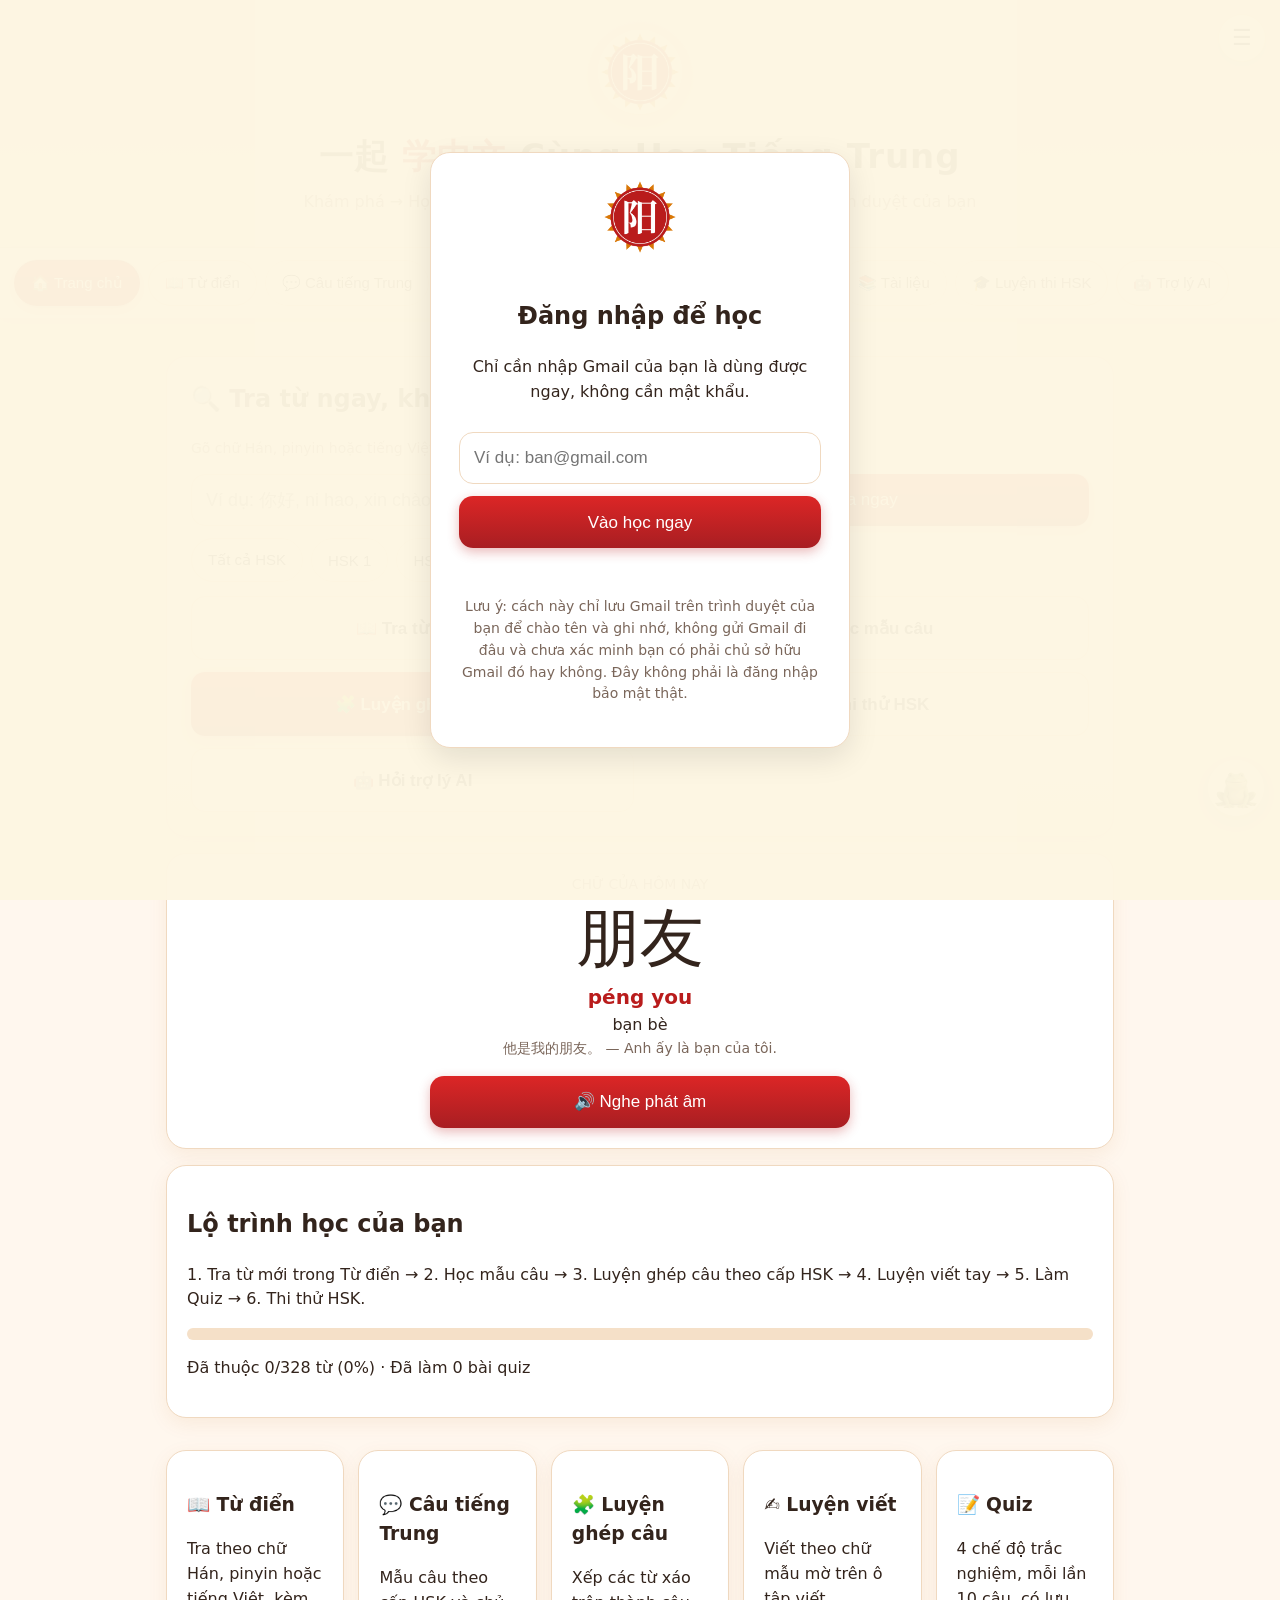
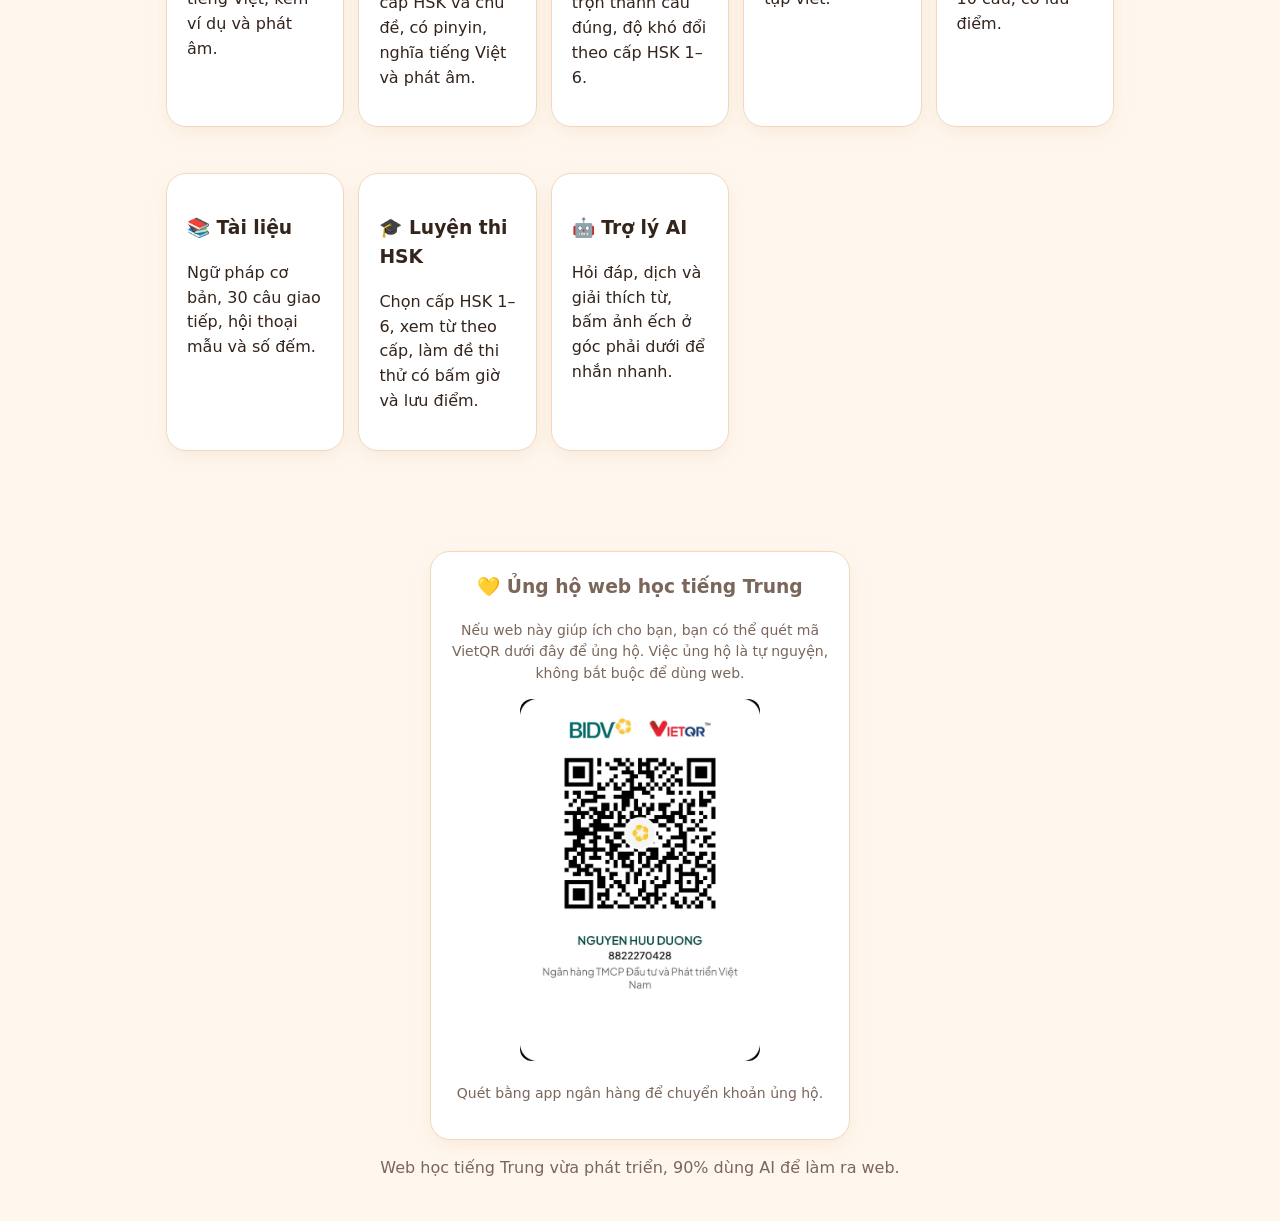
==== index.html @ 4d4238a7 "Add files via upload" ====
<!DOCTYPE html>
<html lang="vi">
<head>
<meta charset="UTF-8">
<meta name="viewport" content="width=device-width, initial-scale=1">
<title>Cùng Học Tiếng Trung</title>
<link rel="icon" href="logo-huu-duong-tron.png">
<link rel="stylesheet" href="style.css">
</head>
<body>
<div id="petals" aria-hidden="true"></div>
<button id="menuBtn" aria-label="Mở menu">☰</button>
<div id="menuPanel" hidden>
  <div class="small">Đang học với Gmail</div>
  <div class="menu-email" id="menuEmail">Chưa đăng nhập</div>
  <button class="secondary" id="menuChangeEmail">✉️ Đổi Gmail / Đăng xuất</button>
  <button class="secondary" id="menuTogglePetals">🌸 Tắt hoa đào bay</button>
  <button class="secondary" id="menuHistory">📜 Xem lịch sử sử dụng</button>
</div>
<header>
  <img class="site-logo" src="logo-huu-duong-tron.png" alt="Logo Cùng học tiếng Trung">
  <h1>一起 <span>学中文</span> Cùng Học Tiếng Trung</h1>
  <p>Khám phá → Học → Luyện → Kiểm tra → Ôn lại · Tiến độ lưu trên trình duyệt của bạn</p>
  <div id="userBar" class="user-bar" hidden>
    <span id="userGreeting"></span>
  </div>
</header>

<!-- Màn hình đăng nhập đơn giản: chỉ cần Gmail, không cần mật khẩu -->
<div id="loginGate">
  <div class="login-card">
    <div class="login-frog"><img src="logo-huu-duong-tron.png" alt="Logo 阳" style="width:72px;height:72px;border-radius:50%"></div>
    <h2>Đăng nhập để học</h2>
    <p>Chỉ cần nhập Gmail của bạn là dùng được ngay, không cần mật khẩu.</p>
    <input id="loginEmail" type="email" placeholder="Ví dụ: ban@gmail.com" autocomplete="email">
    <button class="primary" id="loginBtn">Vào học ngay</button>
    <p class="small" id="loginError"></p>
    <p class="small">Lưu ý: cách này chỉ lưu Gmail trên trình duyệt của bạn để chào tên và ghi nhớ, không gửi Gmail đi đâu và chưa xác minh bạn có phải chủ sở hữu Gmail đó hay không. Đây không phải là đăng nhập bảo mật thật.</p>
  </div>
</div>

<nav>
  <button data-tab="home" class="active">🏠 Trang chủ</button>
  <button data-tab="dict">📖 Từ điển</button>
  <button data-tab="sentences">💬 Câu tiếng Trung</button>
  <button data-tab="build">🧩 Luyện ghép câu</button>
  <button data-tab="write">✍️ Luyện viết</button>

  <button data-tab="quiz">📝 Quiz</button>
  <button data-tab="docs">📚 Tài liệu</button>
  <button data-tab="exam">🎓 Luyện thi HSK</button>
  <button data-tab="ai">🤖 Trợ lý AI</button>
</nav>

<main>
  <section id="tab-home" class="active">
    <div class="card search-hero">
      <h2 style="margin-top:0">🔍 Tra từ ngay, không cần tìm tab</h2>
      <p class="small">Gõ chữ Hán, pinyin hoặc tiếng Việt rồi bấm Tra ngay, web sẽ mở thẳng thẻ từ chi tiết cho bạn.</p>
      <div class="row">
        <input id="homeSearch" placeholder="Ví dụ: 你好, ni hao, xin chào…">
        <button class="primary" id="homeSearchBtn">Tra ngay</button>
      </div>
      <div class="chips" id="homeHskChips">
        <button data-hsk="">Tất cả HSK</button>
        <button data-hsk="1">HSK 1</button>
        <button data-hsk="2">HSK 2</button>
        <button data-hsk="3">HSK 3</button>
        <button data-hsk="4">HSK 4</button>
        <button data-hsk="5">HSK 5</button>
        <button data-hsk="6">HSK 6</button>
      </div>
      <div class="quick-actions">
        <button class="secondary" onclick="show('dict')">📖 Tra từ điển</button>
        <button class="secondary" onclick="show('sentences')">💬 Học mẫu câu</button>
        <button class="primary" onclick="show('build')">🧩 Luyện ghép câu</button>
        <button class="secondary" onclick="show('exam')">🎓 Thi thử HSK</button>
        <button class="secondary" onclick="show('ai')">🤖 Hỏi trợ lý AI</button>
      </div>
    </div>
    <div class="card" style="text-align:center">
      <div class="small">CHỮ CỦA HÔM NAY</div>
      <div class="han" id="todayHan">你好</div>
      <div class="pinyin" id="todayPinyin">nǐ hǎo</div>
      <div id="todayMeaning"></div>
      <div class="small" id="todayEx"></div>
      <div class="row" style="max-width:420px;margin:16px auto 0"><button class="primary" id="todaySpeak">🔊 Nghe phát âm</button></div>
    </div>

    <div class="card">
      <h2>Lộ trình học của bạn</h2>
      <p>1. Tra từ mới trong Từ điển → 2. Học mẫu câu → 3. Luyện ghép câu theo cấp HSK → 4. Luyện viết tay → 5. Làm Quiz → 6. Thi thử HSK.</p>
      <div class="progress"><div id="progressBar"></div></div>
      <p id="progressText"></p>
    </div>

    <div class="grid">
      <div class="card" style="cursor:pointer" onclick="show('dict')"><h3>📖 Từ điển</h3><p>Tra theo chữ Hán, pinyin hoặc tiếng Việt, kèm ví dụ và phát âm.</p></div>
      <div class="card" style="cursor:pointer" onclick="show('sentences')"><h3>💬 Câu tiếng Trung</h3><p>Mẫu câu theo cấp HSK và chủ đề, có pinyin, nghĩa tiếng Việt và phát âm.</p></div>
      <div class="card" style="cursor:pointer" onclick="show('build')"><h3>🧩 Luyện ghép câu</h3><p>Xếp các từ xáo trộn thành câu đúng, độ khó đổi theo cấp HSK 1–6.</p></div>
      <div class="card" style="cursor:pointer" onclick="show('write')"><h3>✍️ Luyện viết</h3><p>Viết theo chữ mẫu mờ trên ô tập viết.</p></div>

      <div class="card" style="cursor:pointer" onclick="show('quiz')"><h3>📝 Quiz</h3><p>4 chế độ trắc nghiệm, mỗi lần 10 câu, có lưu điểm.</p></div>
      <div class="card" style="cursor:pointer" onclick="show('docs')"><h3>📚 Tài liệu</h3><p>Ngữ pháp cơ bản, 30 câu giao tiếp, hội thoại mẫu và số đếm.</p></div>
      <div class="card" style="cursor:pointer" onclick="show('exam')"><h3>🎓 Luyện thi HSK</h3><p>Chọn cấp HSK 1–6, xem từ theo cấp, làm đề thi thử có bấm giờ và lưu điểm.</p></div>
      <div class="card" style="cursor:pointer" onclick="show('ai')"><h3>🤖 Trợ lý AI</h3><p>Hỏi đáp, dịch và giải thích từ, bấm ảnh ếch ở góc phải dưới để nhắn nhanh.</p></div>
    </div>
  </section>

  <section id="tab-dict">
    <h2>📖 Từ điển</h2>
    <div id="dictDetail"></div>
    <div class="row">
      <input id="dictSearch" placeholder="Gõ chữ Hán, pinyin hoặc tiếng Việt…">
      <select id="dictHsk"><option value="">Tất cả HSK</option><option value="1">HSK 1</option><option value="2">HSK 2</option><option value="3">HSK 3</option><option value="4">HSK 4</option><option value="5">HSK 5</option><option value="6">HSK 6</option></select>
    </div>
    <div class="grid" id="dictList"></div>
  </section>

  <section id="tab-sentences">
    <h2>💬 Câu tiếng Trung</h2>
    <p class="small">Không chỉ học từ rời rạc nữa: mỗi câu đều có chữ Hán, pinyin, nghĩa tiếng Việt và nút nghe. Kéo ngang để xem các câu tiếp theo.</p>
    <div class="row">
      <select id="sentenceHsk"><option value="">Tất cả HSK</option><option value="1">HSK 1</option><option value="2">HSK 2</option><option value="3">HSK 3</option><option value="4">HSK 4</option><option value="5">HSK 5</option><option value="6">HSK 6</option></select>
      <select id="sentenceTopic"><option value="">Tất cả chủ đề</option><option value="Chào hỏi">Chào hỏi</option><option value="Đời sống">Đời sống</option><option value="Ăn uống">Ăn uống</option><option value="Mua sắm">Mua sắm</option><option value="Du lịch">Du lịch</option><option value="Học tập">Học tập</option><option value="Công việc">Công việc</option><option value="Xã hội">Xã hội</option><option value="Văn hóa">Văn hóa</option></select>
    </div>
    <div class="sentence-row" id="sentenceList"></div>
  </section>

  <section id="tab-build">
    <h2>🧩 Luyện ghép câu</h2>
    <p class="small">Chọn cấp HSK, web xáo trộn các từ của một câu. Bạn bấm các từ theo thứ tự đúng để ghép thành câu, bấm lại từ đã chọn để trả về. Cấp càng cao, câu càng dài và khó hơn.</p>
    <div class="row">
      <select id="buildHsk"><option value="1">HSK 1</option><option value="2">HSK 2</option><option value="3">HSK 3</option><option value="4">HSK 4</option><option value="5">HSK 5</option><option value="6">HSK 6</option></select>
      <button class="primary" id="buildNext">Câu mới</button>
    </div>
    <div class="card">
      <p>Nghĩa cần ghép: <b id="buildMeaning"></b></p>
      <div id="buildBuilt" style="min-height:52px;border:2px dashed var(--line);border-radius:12px;padding:10px;margin:10px 0"></div>
      <div id="buildWords" class="row"></div>
      <div class="row" style="margin-top:12px">
        <button class="primary" id="buildCheck">✓ Kiểm tra</button>
        <button class="secondary" id="buildShow">Xem đáp án</button>
      </div>
      <p id="buildResult"></p>
      <p id="buildScore" class="small"></p>
    </div>
  </section>

  <section id="tab-write">
    <h2>✍️ Luyện viết</h2>
    <div class="card">
      <div class="model" id="writeModel">你</div>
      <p id="writeInfo" style="text-align:center"></p>
      <canvas id="writeCanvas" width="520" height="340"></canvas>
      <p class="small" style="text-align:center">Viết bằng chuột hoặc ngón tay lên khung trắng. Chữ mẫu mờ phía trên chỉ để đối chiếu.</p>
      <div class="row">
        <button class="secondary" id="writeClear">🧹 Xóa và viết lại</button>
        <button class="secondary" id="writeSpeak">🔊 Nghe</button>
        <button class="primary" id="writeNext">Chữ tiếp theo →</button>
      </div>
    </div>
  </section>

  <section id="tab-quiz">
    <h2>📝 Quiz</h2>
    <div class="card">
      <div class="row">
        <select id="quizMode">
          <option value="han-mean">Chữ Hán → nghĩa tiếng Việt</option>
          <option value="pinyin-han">Pinyin → chữ Hán</option>
          <option value="mean-han">Nghĩa → chữ Hán</option>
          <option value="listen">Nghe → chữ Hán</option>
        </select>
        <button class="primary" id="quizStart">Bắt đầu 10 câu</button>
      </div>
      <div id="quizBox" style="margin-top:16px"><p class="small">Chọn chế độ rồi bấm Bắt đầu.</p></div>
    </div>
    <div class="card"><h3>Lịch sử quiz</h3><div id="quizHistory"></div></div>
  </section>

  <section id="tab-docs">
    <h2>📚 Tài liệu học thêm</h2>
    <div class="card">
      <h3>1. Ngữ pháp cơ bản, nhớ là dùng được ngay</h3>
      <p><b>Trật tự câu:</b> Chủ ngữ + Động từ + Tân ngữ. Ví dụ: 我爱中国 (Tôi yêu Trung Quốc).</p>
      <p><b>是 (shì) – là:</b> 我是学生 (Tôi là học sinh). Không dùng 是 trước tính từ, mà dùng 很: 他很高 (Anh ấy rất cao).</p>
      <p><b>有 (yǒu) – có:</b> 我有一本书 (Tôi có một cuốn sách). Phủ định là 没有, không phải 不有.</p>
      <p><b>的 (de) – của:</b> 我的书 (Sách của tôi), 漂亮的衣服 (Quần áo đẹp).</p>
      <p><b>了 (le) – đã / rồi:</b> 我吃饭了 (Tôi ăn cơm rồi). Đặt sau động từ hoặc cuối câu.</p>
      <p><b>吗 (ma) – câu hỏi có / không:</b> 你是中国人吗？ (Bạn là người Trung Quốc phải không?). Trả lời: 是 / 不是.</p>
      <p><b>会 / 能 / 可以:</b> 会 = biết làm gì đó qua học tập; 能 = có khả năng / điều kiện cho phép; 可以 = được phép. Ví dụ: 我会说汉语, 你能帮我吗？, 可以进来吗？</p>
      <p><b>在 + địa điểm + động từ:</b> 我在学校学习 (Tôi học ở trường).</p>
    </div>
    <div class="card">
      <h3>2. 30 câu giao tiếp thông dụng nhất</h3>
      <table>
        <tr><th>Tiếng Trung</th><th>Pinyin</th><th>Tiếng Việt</th></tr>
        <tr><td>你好</td><td>nǐ hǎo</td><td>Xin chào</td></tr>
        <tr><td>你叫什么名字？</td><td>nǐ jiào shén me míng zi?</td><td>Bạn tên là gì?</td></tr>
        <tr><td>我叫……</td><td>wǒ jiào……</td><td>Tôi tên là……</td></tr>
        <tr><td>你是哪国人？</td><td>nǐ shì nǎ guó rén?</td><td>Bạn là người nước nào?</td></tr>
        <tr><td>我是越南人。</td><td>wǒ shì Yuè nán rén.</td><td>Tôi là người Việt Nam.</td></tr>
        <tr><td>你好吗？</td><td>nǐ hǎo ma?</td><td>Bạn khỏe không?</td></tr>
        <tr><td>我很好，谢谢。</td><td>wǒ hěn hǎo, xiè xie.</td><td>Tôi rất khỏe, cảm ơn.</td></tr>
        <tr><td>对不起</td><td>duì bu qǐ</td><td>Xin lỗi</td></tr>
        <tr><td>没关系</td><td>méi guān xi</td><td>Không sao</td></tr>
        <tr><td>请问，……在哪里？</td><td>qǐng wèn, …… zài nǎ lǐ?</td><td>Xin hỏi, …… ở đâu?</td></tr>
        <tr><td>这个多少钱？</td><td>zhè ge duō shao qián?</td><td>Cái này bao nhiêu tiền?</td></tr>
        <tr><td>太贵了，便宜一点吧。</td><td>tài guì le, pián yi yì diǎn ba.</td><td>Đắt quá, rẻ chút đi.</td></tr>
        <tr><td>我要这个。</td><td>wǒ yào zhè ge.</td><td>Tôi muốn cái này.</td></tr>
        <tr><td>我不要。</td><td>wǒ bú yào.</td><td>Tôi không muốn.</td></tr>
        <tr><td>请给我一杯水。</td><td>qǐng gěi wǒ yì bēi shuǐ.</td><td>Cho tôi một cốc nước.</td></tr>
        <tr><td>服务员，买单！</td><td>fú wù yuán, mǎi dān!</td><td>Phục vụ, tính tiền!</td></tr>
        <tr><td>我听不懂。</td><td>wǒ tīng bu dǒng.</td><td>Tôi nghe không hiểu.</td></tr>
        <tr><td>请说慢一点。</td><td>qǐng shuō màn yì diǎn.</td><td>Xin nói chậm một chút.</td></tr>
        <tr><td>你会说英语吗？</td><td>nǐ huì shuō Yīng yǔ ma?</td><td>Bạn biết nói tiếng Anh không?</td></tr>
        <tr><td>我会说一点汉语。</td><td>wǒ huì shuō yì diǎn Hàn yǔ.</td><td>Tôi biết nói một chút tiếng Trung.</td></tr>
        <tr><td>现在几点？</td><td>xiàn zài jǐ diǎn?</td><td>Bây giờ mấy giờ?</td></tr>
        <tr><td>今天星期几？</td><td>jīn tiān xīng qī jǐ?</td><td>Hôm nay là thứ mấy?</td></tr>
        <tr><td>我饿了。</td><td>wǒ è le.</td><td>Tôi đói rồi.</td></tr>
        <tr><td>我累了。</td><td>wǒ lèi le.</td><td>Tôi mệt rồi.</td></tr>
        <tr><td>祝你好运！</td><td>zhù nǐ hǎo yùn!</td><td>Chúc bạn may mắn!</td></tr>
        <tr><td>生日快乐！</td><td>shēng rì kuài lè!</td><td>Sinh nhật vui vẻ!</td></tr>
        <tr><td>新年快乐！</td><td>xīn nián kuài lè!</td><td>Năm mới vui vẻ!</td></tr>
        <tr><td>再见！</td><td>zài jiàn!</td><td>Tạm biệt!</td></tr>
        <tr><td>明天见！</td><td>míng tiān jiàn!</td><td>Ngày mai gặp lại!</td></tr>
        <tr><td>谢谢你的帮助。</td><td>xiè xie nǐ de bāng zhù.</td><td>Cảm ơn sự giúp đỡ của bạn.</td></tr>
      </table>
    </div>
    <div class="card">
      <h3>3. Hội thoại mẫu ngắn</h3>
      <p><b>Chào hỏi:</b> A: 你好！你叫什么名字？ B: 你好！我叫小明。你呢？ A: 我叫小红。很高兴认识你！ B: 我也是！</p>
      <p><b>Mua đồ:</b> A: 这个多少钱？ B: 五十块。 A: 太贵了，四十块可以吗？ B: 好吧，四十块。</p>
      <p><b>Nhà hàng:</b> A: 服务员，请给我菜单。 B: 好的。 A: 我要一碗面条和一杯茶。 B: 好的，请稍等。</p>
      <p><b>Hỏi đường:</b> A: 请问，银行在哪里？ B: 银行在超市旁边，一直走就到了。 A: 谢谢！ B: 不客气。</p>
    </div>
    <div class="card">
      <h3>4. Số đếm, ngày tháng, thứ trong tuần</h3>
      <p><b>Số:</b> 一 1, 二 2, 三 3, 四 4, 五 5, 六 6, 七 7, 八 8, 九 9, 十 10, 百 100, 千 1000.</p>
      <p><b>Ngày tháng:</b> 年 năm, 月 tháng, 日 / 号 ngày. Ví dụ: 2026年11月1日 = ngày 1 tháng 11 năm 2026.</p>
      <p><b>Thứ:</b> 星期一 thứ 2, 星期二 thứ 3, 星期三 thứ 4, 星期四 thứ 5, 星期五 thứ 6, 星期六 thứ 7, 星期天 / 星期日 chủ nhật.</p>
      <p><b>Buổi:</b> 早上 buổi sáng, 中午 buổi trưa, 下午 buổi chiều, 晚上 buổi tối.</p>
      <p class="small">Mẹo học: mỗi ngày học 10 từ mới trong Từ điển, học mẫu câu trong tab Câu tiếng Trung, rồi luyện ghép câu theo cấp HSK. Tài liệu này dùng chung với 238 từ trong Từ điển của web.</p>
    </div>
  </section>

  <section id="tab-exam">
    <h2>🎓 Luyện thi HSK</h2>
    <div class="card">
      <p class="small">Kiểu tra từ như từ điển HSK: bấm một từ để xem chữ lớn, pinyin, nghĩa tiếng Việt, ví dụ và từ liên quan. Web hiện có từ mẫu HSK 1–6, chưa phải toàn bộ danh sách chính thức, nên bạn dùng để ôn theo cấp, không thay cho đề thi thật.</p>
      <div class="row">
        <select id="examLevel">
          <option value="1">HSK 1 — cơ bản</option>
          <option value="2">HSK 2 — cơ bản</option>
          <option value="3">HSK 3 — trung cấp</option>
          <option value="4">HSK 4 — trung cấp cao</option>
          <option value="5">HSK 5 — nâng cao</option>
          <option value="6">HSK 6 — nâng cao</option>
        </select>
        <select id="examMode">
          <option value="han-mean">Chữ Hán → nghĩa</option>
          <option value="pinyin-han">Pinyin → chữ Hán</option>
          <option value="listen">Nghe → chữ Hán</option>
          <option value="read">Đọc câu → chọn dịch đúng</option>
        </select>
        <select id="examCount">
          <option value="10">10 câu</option>
          <option value="20">20 câu</option>
        </select>
        <button class="primary" id="examStart">Bắt đầu thi thử</button>
      </div>
      <p class="small" id="examInfo"></p>
      <div id="examBox" style="margin-top:16px"><p class="small">Chọn cấp và chế độ rồi bấm Bắt đầu thi thử. Đề thi thử có bấm giờ 10 phút.</p></div>
    </div>
    <div class="card">
      <h3>📝 Đề thi thử mô phỏng theo đề thật</h3>
      <p class="small">Không chỉ ôn từ rời rạc nữa: đề này có 3 phần Nghe – Đọc – Viết/Ngữ pháp, 9 câu, bấm giờ 15 phút, chọn đáp án là chuyển câu tiếp theo, không báo đúng sai giữa chừng như thi thật. Cuối bài mới chấm điểm và xem giải thích từng câu.</p>
      <div class="row">
        <select id="mockLevel">
          <option value="1">HSK 1</option>
          <option value="2">HSK 2</option>
          <option value="3">HSK 3</option>
          <option value="4">HSK 4</option>
          <option value="5">HSK 5</option>
          <option value="6">HSK 6</option>
        </select>
        <button class="primary" id="mockStart">Làm đề thi thử</button>
      </div>
      <div id="mockBox" style="margin-top:16px"><p class="small">Chọn cấp rồi bấm Làm đề thi thử.</p></div>
      <div id="mockHistory"></div>
    </div>
    <div class="card">
      <h3>📋 Cấu trúc thi HSK để tham khảo</h3>
      <p class="small">HSK 1–2: tổng điểm tối đa 200, đạt từ 120. HSK 3–6: tổng điểm tối đa 300, đạt từ 180. Các cấp cao hơn có thêm phần nghe dài hơn, đọc hiểu dài hơn và viết đoạn văn. Số từ tham khảo theo chuẩn cũ: HSK 1 khoảng 150 từ, HSK 2 khoảng 300 từ, HSK 3 khoảng 600 từ, HSK 4 khoảng 1.200 từ, HSK 5 khoảng 2.500 từ, HSK 6 khoảng 5.000 từ trở lên.</p>
      <div id="examHistory"></div>
    </div>
    <div class="card">
      <h3>🔍 Từ theo cấp đã chọn</h3>
      <div id="examWordDetail"></div>
      <div class="grid" id="examWordList"></div>
    </div>
  </section>

  <section id="tab-history">
    <h2>📜 Lịch sử sử dụng</h2>
    <p class="small">Web ghi lại những việc bạn đã làm ở đây, mới nhất ở trên cùng, để bạn biết mình đã học tới đâu. Lịch sử này chỉ lưu trên trình duyệt này, theo Gmail bạn đang dùng.</p>
    <div class="row">
      <button class="secondary" id="historyClear">🗑️ Xóa lịch sử</button>
    </div>
    <div id="historyList" style="margin-top:16px"></div>
  </section>

  <section id="tab-ai">
    <h2>🤖 Trợ lý AI trong web</h2>
    <div class="card">
      <p class="small">Web này đang chạy trên GitHub Pages, chỉ chạy web tĩnh nên không có hàm server, vì vậy AI thật tạm dừng ở bản này. Người dùng không cần nhập key, và cũng không nhập key vào đây.</p>
      <p class="small">Các phần học khác vẫn chạy bình thường: từ điển, câu tiếng Trung, ghép câu, quiz, thi thử, lịch sử. Nếu muốn AI thật trở lại, chủ web cần thêm một dịch vụ hàm server miễn phí khác (ví dụ Cloudflare), lúc đó mình sẽ nối lại hàm AI với key của chủ web.</p>
      <div id="aiChat" class="chat"></div>
      <div class="row">
        <input id="aiInput" placeholder="Ví dụ: giải thích 你好, pinyin của 谢谢, ra câu quiz…">
        <button class="primary" id="aiSend">Gửi</button>
      </div>
      <div class="row">
        <button class="secondary" onclick="aiAsk('我爱中国')">Dịch: 我爱中国</button>
        <button class="secondary" onclick="aiAsk('Tôi yêu Trung Quốc')">Dịch: Tôi yêu Trung Quốc</button>
        <button class="secondary" onclick="aiAsk('giải thích chi tiết: 学习')">Giải thích: 学习</button>
        <button class="secondary" onclick="aiAsk('ra câu quiz')">Ra câu quiz</button>
      </div>
    </div>
  </section>
</main>

<footer>
  <div class="card" style="text-align:center;max-width:420px;margin:0 auto 16px">
    <h3 style="margin-top:0">💛 Ủng hộ web học tiếng Trung</h3>
    <p class="small">Nếu web này giúp ích cho bạn, bạn có thể quét mã VietQR dưới đây để ủng hộ. Việc ủng hộ là tự nguyện, không bắt buộc để dùng web.</p>
    <img src="qr-donate.jpg" alt="Mã QR ủng hộ qua VietQR BIDV" style="width:240px;max-width:80%;height:auto;border-radius:12px">
    <p class="small">Quét bằng app ngân hàng để chuyển khoản ủng hộ.</p>
  </div>
  <p>Web học tiếng Trung vừa phát triển, 90% dùng AI để làm ra web.</p>
</footer>

<!-- Ô chat nhỏ kiểu nhắn tin, hiện ở mọi tab -->
<button id="chatFab" aria-label="Mở trò chuyện với trợ lý AI"><img src="ech-xanh.webp" alt="Ếch xanh"></button>
<div id="chatBox" hidden>
  <div class="chat-head">
    <span>🤖 Trợ lý AI</span>
    <button id="chatClose" aria-label="Đóng khung chat">×</button>
  </div>
  <div id="miniChat" class="chat mini-chat"></div>
  <div class="chat-input">
    <input id="miniInput" placeholder="Nhắn cho trợ lý AI…">
    <button id="miniSend">Gửi</button>
  </div>
  <div class="chat-chips">
    <button onclick="miniAsk('我爱中国')">Dịch: 我爱中国</button>
    <button onclick="miniAsk('giải thích chi tiết: 学习')">Giải thích: 学习</button>
    <button onclick="miniAsk('ra câu quiz')">Ra câu quiz</button>
  </div>
</div>

<script src="data.js"></script>
<script src="hsk456.js"></script>
<script src="mock_exams.js"></script>
<script src="sentences.js"></script>
<script src="app.js"></script>
</body>
</html>
---- style.css ----
:root{
  --paper:#fff7ee; --ink:#33241c; --muted:#7a665a;
  --red:#b91c1c; --red-soft:#fde8e8; --pink:#ec4899; --pink-soft:#fdf2f8;
  --gold:#d97706; --card:#ffffff; --line:#f0d9c0; --green:#15803d;
}
*{box-sizing:border-box}
body{margin:0;font-family:"Noto Sans SC","Segoe UI",system-ui,sans-serif;background:linear-gradient(180deg,#fff1f2 0%,var(--paper) 240px,var(--paper) 100%);color:var(--ink);line-height:1.55}
header{padding:30px 20px 20px;text-align:center;border-bottom:1px solid var(--line);background:linear-gradient(180deg,#ffe4e6 0%,#fff7ee 100%)}
.site-logo{width:84px;height:84px;border-radius:50%;margin-bottom:8px;border:3px solid #fff;box-shadow:0 6px 18px rgba(185,28,28,.25)}
header h1{margin:0;font-size:34px;letter-spacing:1px}
header h1 span{color:var(--red)}
header p{margin:8px 0 0;color:var(--muted)}
nav{display:flex;gap:8px;justify-content:flex-start;flex-wrap:nowrap;overflow-x:auto;padding:12px 14px;background:rgba(255,255,255,.9);backdrop-filter:blur(6px);position:sticky;top:0;z-index:5;box-shadow:0 2px 14px rgba(185,28,28,.10);scrollbar-width:none}
nav::-webkit-scrollbar{display:none}
nav button{border:1px solid var(--line);background:#fff;padding:11px 16px;border-radius:999px;cursor:pointer;font-size:15px;min-height:46px;flex-shrink:0;transition:.15s;white-space:nowrap;color:var(--ink)}
nav button.active{background:linear-gradient(180deg,#dc2626,#b91c1c);color:#fff;border-color:var(--red);box-shadow:0 4px 12px rgba(185,28,28,.35)}
nav button:hover{border-color:var(--pink);transform:translateY(-1px)}
main{max-width:980px;margin:0 auto;padding:22px 16px 60px}
section{display:none}
section.active{display:block}
.card{background:var(--card);border:1px solid var(--line);border-radius:20px;padding:20px;margin:16px 0;box-shadow:0 6px 20px rgba(180,83,9,.08)}
.han{font-family:"Noto Serif SC",serif;font-size:64px;line-height:1.1;margin:8px 0}
.pinyin{font-size:20px;color:var(--red);font-weight:700}
input,select{width:100%;padding:14px;border:1px solid var(--line);border-radius:14px;font-size:17px;background:#fff;min-height:52px}
button.primary{background:linear-gradient(180deg,#dc2626,#a81e22);color:#fff;border:0;padding:14px 20px;border-radius:14px;cursor:pointer;font-size:17px;min-height:52px;box-shadow:0 4px 12px rgba(185,28,28,.3)}
button.primary:hover{filter:brightness(1.07)}
button:focus-visible,input:focus-visible,select:focus-visible{outline:3px solid var(--pink);outline-offset:2px}
button.secondary{background:#fff;border:1px solid var(--line);padding:13px 18px;border-radius:14px;cursor:pointer;font-size:16px;min-height:48px}
.grid{display:grid;grid-template-columns:repeat(auto-fill,minmax(170px,1fr));gap:14px}
.sentence-row{display:flex;gap:14px;overflow-x:auto;padding:4px 2px 12px;scroll-snap-type:x mandatory}
.sentence-row .card{flex:0 0 min(320px,85vw);margin:0;scroll-snap-align:start}
.feedback{font-weight:700;margin-top:12px;padding:12px 14px;border-radius:12px}
.feedback.ok{background:#dcfce7;color:#166534;border:1px solid #bbf7d0}
.feedback.bad{background:#fee2e2;color:#991b1b;border:1px solid #fecaca}
.search-hero{padding:24px;background:linear-gradient(180deg,#fff,#fff7ee)}
.search-hero input{font-size:18px}
.quick-actions{display:grid;grid-template-columns:repeat(2,1fr);gap:12px;margin-top:14px}
.quick-actions button{min-height:64px;font-size:17px;font-weight:700}
.chips{display:flex;gap:8px;flex-wrap:wrap;margin-top:12px}
.chips button{background:#fff;border:1px solid var(--line);padding:10px 16px;border-radius:999px;cursor:pointer;font-size:15px;min-height:44px}
.chips button.active{background:var(--red);color:#fff;border-color:var(--red)}
.word{cursor:pointer}
.word:hover{border-color:var(--red);box-shadow:0 6px 16px rgba(185,28,28,.12)}
.word .h{font-size:32px;font-family:"Noto Serif SC",serif}
.word .p{color:var(--red);font-weight:700}
.word .m{color:var(--muted)}
canvas{width:100%;max-width:520px;height:340px;background:#fff;border:2px solid var(--ink);border-radius:12px;touch-action:none;display:block;margin:12px auto}
.model{font-size:180px;color:#e8cdb4;text-align:center;line-height:1;user-select:none;font-family:"Noto Serif SC",serif}
.row{display:flex;gap:10px;flex-wrap:wrap;margin-top:12px}
.row>*{flex:1;min-width:140px}
.progress{height:12px;background:#f5e0c8;border-radius:999px;overflow:hidden}
.progress>div{height:100%;background:linear-gradient(90deg,var(--green),#22c55e);width:0%}
.small{color:var(--muted);font-size:14px}
.result{font-weight:700;margin-top:12px}
table{width:100%;border-collapse:collapse}
td,th{border-bottom:1px solid var(--line);padding:9px;text-align:left}
.chat{max-height:420px;overflow-y:auto;border:1px solid var(--line);border-radius:14px;padding:14px;background:#fff;margin-bottom:12px}
.msg{margin:10px 0;padding:10px 14px;border-radius:14px;line-height:1.5}
.msg.user{background:#fde8e8;margin-left:20%}
.msg.ai{background:#fff;border:1px solid var(--line);margin-right:10%}
footer{text-align:center;padding:24px;color:var(--muted)}
.user-bar{display:flex;gap:10px;justify-content:center;align-items:center;flex-wrap:wrap;margin-top:12px}
.user-bar button{padding:8px 14px;font-size:14px}
#loginGate{position:fixed;inset:0;z-index:100;background:rgba(253,246,227,.97);display:flex;align-items:center;justify-content:center;padding:20px}
#loginGate[hidden]{display:none}
.login-card{max-width:420px;width:100%;background:var(--card);border:1px solid var(--line);border-radius:20px;padding:28px;text-align:center;box-shadow:0 10px 30px rgba(0,0,0,.1)}
.login-frog{font-size:56px}
.login-card input{margin:12px 0}
.login-card .primary{width:100%}
#loginError{color:var(--red);font-weight:700;min-height:20px}
#chatFab{position:fixed;right:16px;bottom:84px;top:auto;transform:none;z-index:50;width:56px;height:56px;border-radius:50%;border:2px solid #fff;padding:0;overflow:hidden;background:#fff;cursor:pointer;box-shadow:0 6px 20px rgba(0,0,0,.25)}
#chatFab img{width:100%;height:100%;object-fit:cover;display:block}
#chatBox{position:fixed;right:16px;bottom:152px;top:auto;transform:none;z-index:50;width:min(360px,calc(100vw - 32px));max-height:70vh;background:var(--card);border:1px solid var(--line);border-radius:16px;box-shadow:0 10px 30px rgba(0,0,0,.2);overflow:hidden}
.chat-head{display:flex;justify-content:space-between;align-items:center;padding:12px 14px;background:var(--red);color:#fff;font-weight:700}
.chat-head button{background:none;border:0;color:#fff;font-size:24px;cursor:pointer;line-height:1}
.mini-chat{max-height:340px;margin:0;border:0;border-radius:0}
.chat-input{display:flex;gap:8px;padding:10px}
.chat-input input{flex:1}
.chat-input button{background:var(--red);color:#fff;border:0;padding:12px 16px;border-radius:10px;cursor:pointer}
.chat-chips{display:flex;gap:6px;flex-wrap:wrap;padding:0 10px 12px}
.chat-chips button{background:#fff;border:1px solid var(--line);padding:7px 10px;border-radius:999px;cursor:pointer;font-size:13px}
/* Nút 3 gạch ở góc phải trên cùng */
#menuBtn{position:fixed;top:14px;right:14px;z-index:60;width:48px;height:48px;border-radius:50%;border:1px solid var(--line);background:#fff;box-shadow:0 4px 14px rgba(0,0,0,.15);font-size:22px;cursor:pointer;line-height:1}
#menuPanel{position:fixed;top:68px;right:14px;z-index:60;width:min(300px,calc(100vw - 28px));background:#fff;border:1px solid var(--line);border-radius:16px;box-shadow:0 12px 30px rgba(0,0,0,.2);padding:14px}
#menuPanel[hidden]{display:none}
#menuPanel button{width:100%;margin-top:8px;text-align:left}
#menuPanel .menu-email{font-weight:700;word-break:break-all}
/* Hoa đào bay */
#petals{position:fixed;inset:0;overflow:hidden;pointer-events:none;z-index:40}
body.no-petals #petals{display:none}
.petal{position:absolute;top:-40px;animation:petalFall linear infinite;opacity:.9}
@keyframes petalFall{
  0%{transform:translateY(-40px) translateX(0) rotate(0deg)}
  50%{transform:translateY(50vh) translateX(30px) rotate(180deg)}
  100%{transform:translateY(110vh) translateX(-20px) rotate(360deg)}
}
@media(max-width:600px){.han{font-size:52px} header h1{font-size:28px}}
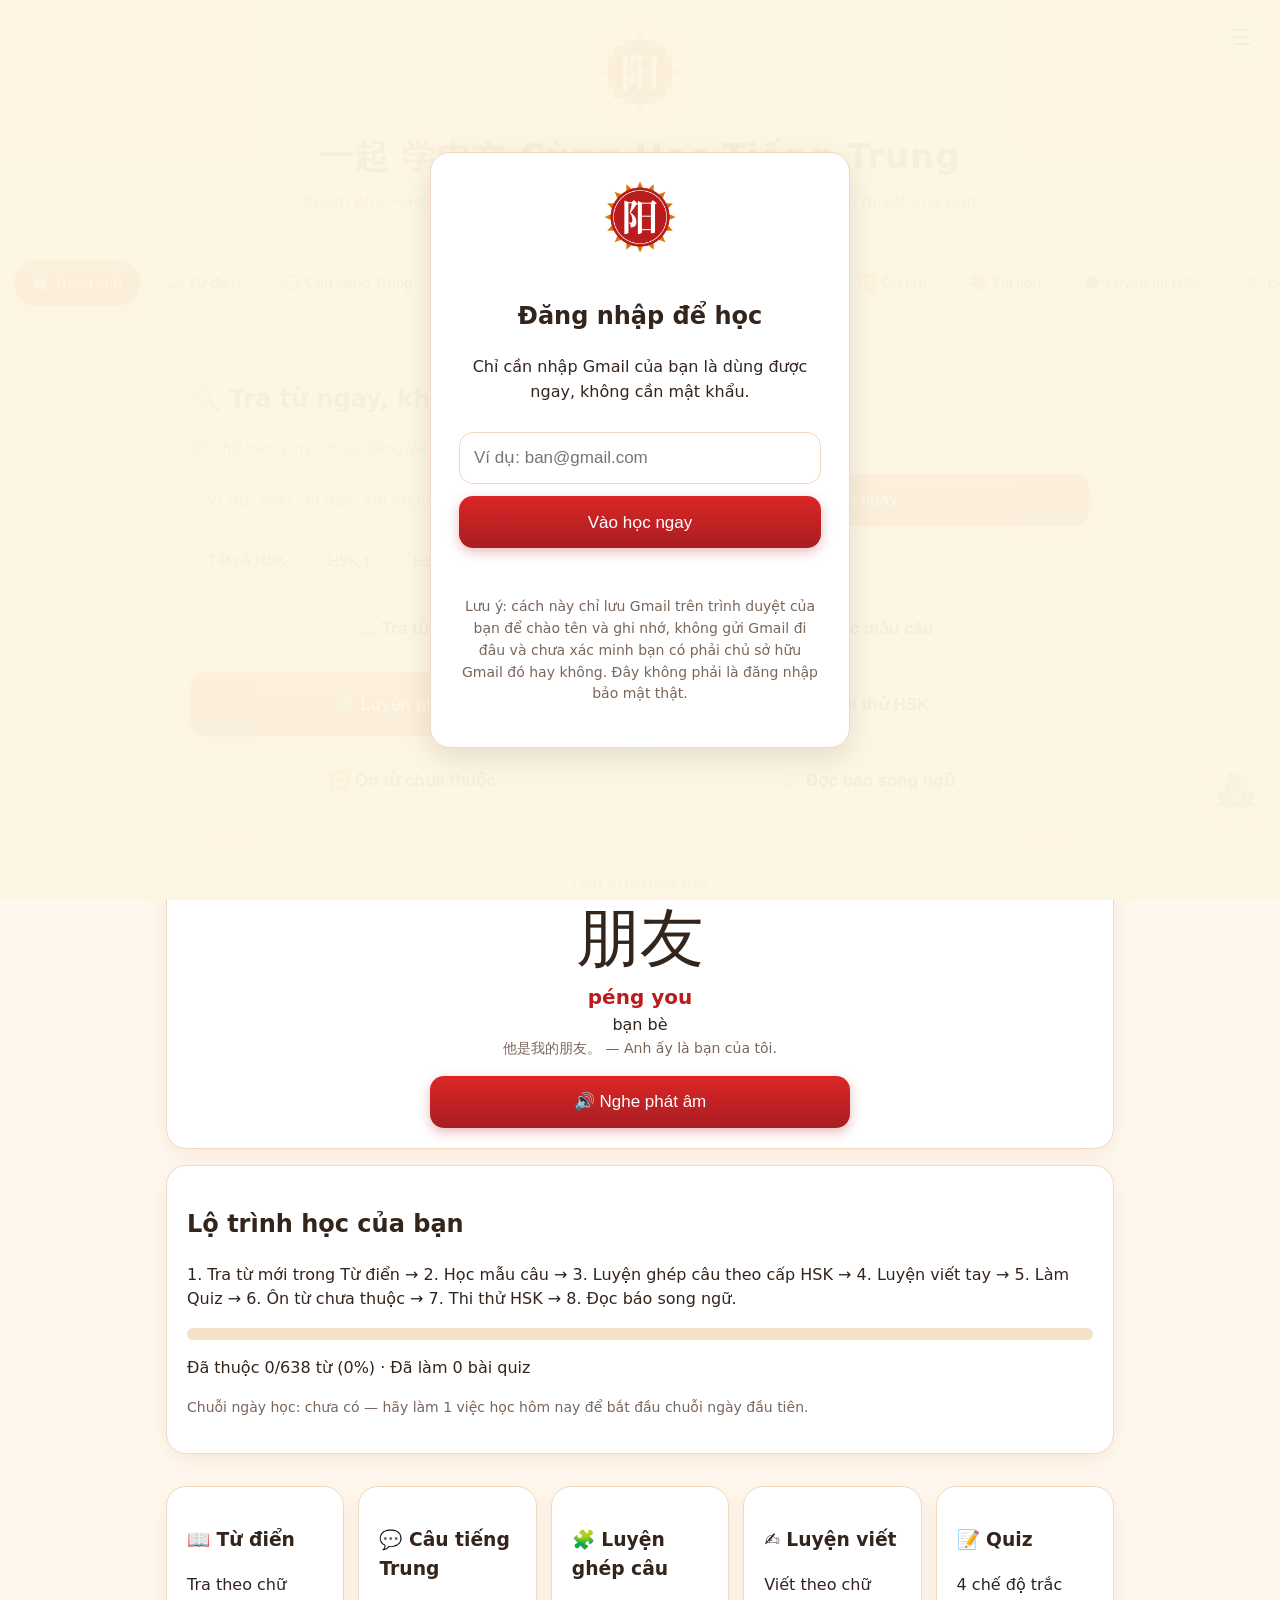
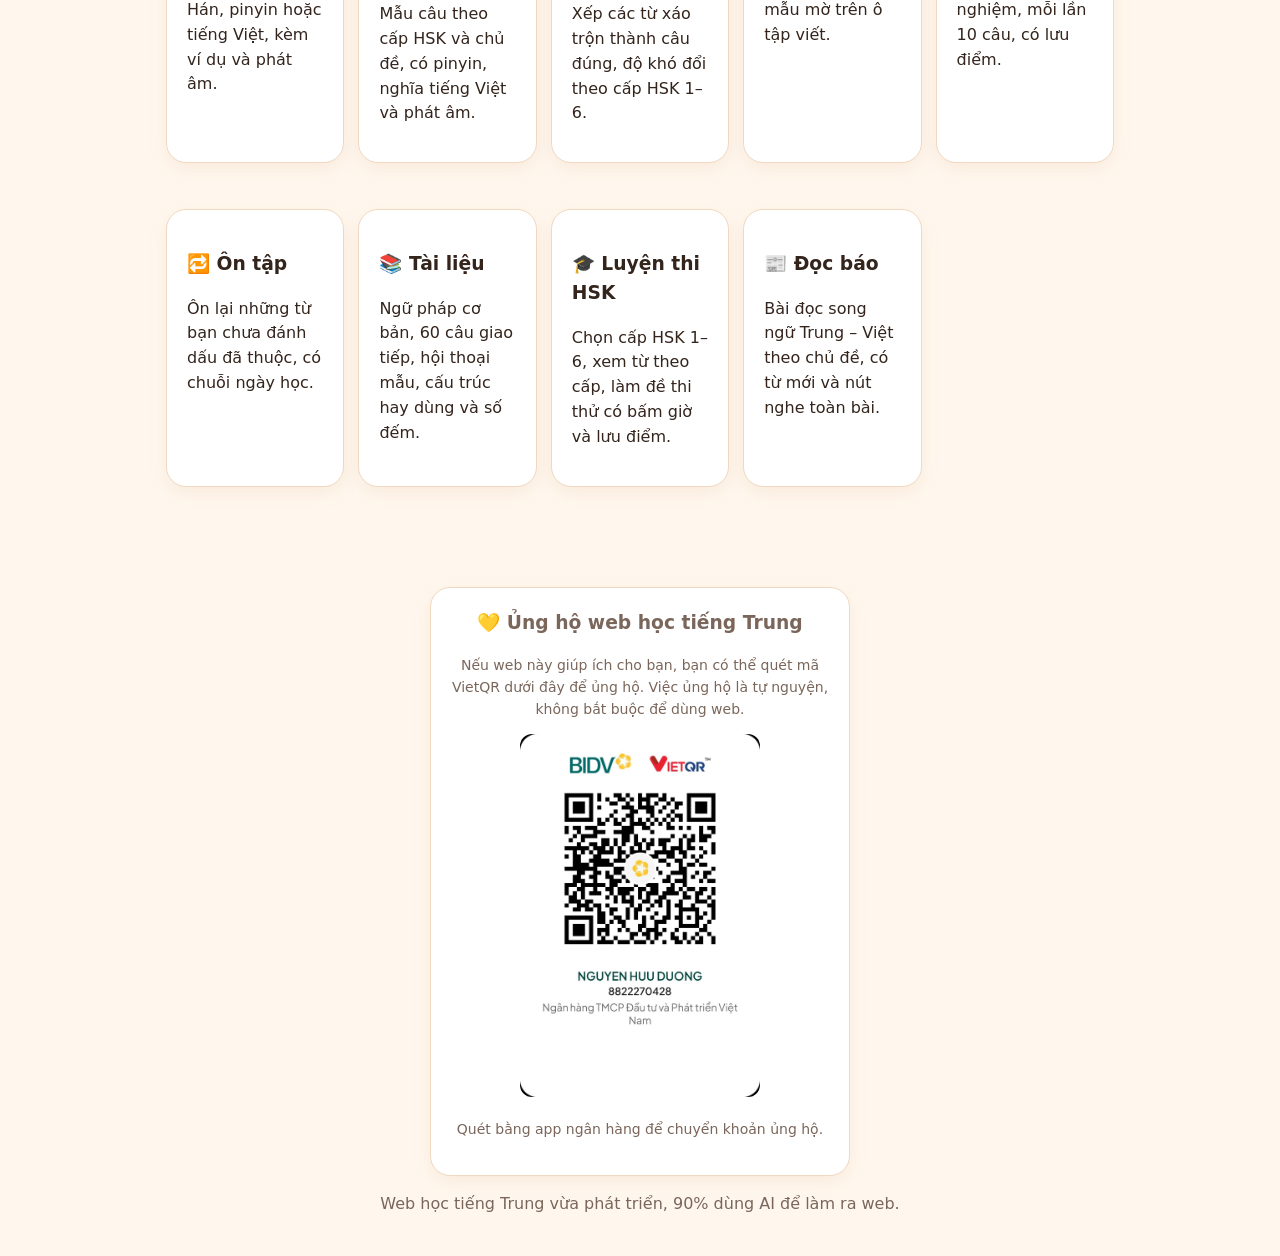
==== commit abbf260d: "Add files via upload" ====
--- a/index.html
+++ b/index.html
@@ -4,6 +4,7 @@
 <meta charset="UTF-8">
 <meta name="viewport" content="width=device-width, initial-scale=1">
 <title>Cùng Học Tiếng Trung</title>
+<meta name="description" content="Web học tiếng Trung miễn phí: từ điển HSK 1–6, mẫu câu, luyện ghép câu, luyện viết, quiz, thi thử HSK và ôn từ chưa thuộc.">
 <link rel="icon" href="logo-huu-duong-tron.png">
 <link rel="stylesheet" href="style.css">
 </head>
@@ -16,6 +17,9 @@
   <button class="secondary" id="menuChangeEmail">✉️ Đổi Gmail / Đăng xuất</button>
   <button class="secondary" id="menuTogglePetals">🌸 Tắt hoa đào bay</button>
   <button class="secondary" id="menuHistory">📜 Xem lịch sử sử dụng</button>
+  <button class="secondary" id="menuExport">📤 Xuất tiến độ (sao lưu)</button>
+  <button class="secondary" id="menuImport">📥 Nhập tiến độ đã sao lưu</button>
+  <input type="file" id="importFile" accept=".json" hidden>
 </div>
 <header>
   <img class="site-logo" src="logo-huu-duong-tron.png" alt="Logo Cùng học tiếng Trung">
@@ -47,9 +51,10 @@
   <button data-tab="write">✍️ Luyện viết</button>
 
   <button data-tab="quiz">📝 Quiz</button>
+  <button data-tab="review">🔁 Ôn tập</button>
   <button data-tab="docs">📚 Tài liệu</button>
   <button data-tab="exam">🎓 Luyện thi HSK</button>
-  <button data-tab="ai">🤖 Trợ lý AI</button>
+  <button data-tab="news">📰 Đọc báo</button>
 </nav>
 
 <main>
@@ -75,7 +80,8 @@
         <button class="secondary" onclick="show('sentences')">💬 Học mẫu câu</button>
         <button class="primary" onclick="show('build')">🧩 Luyện ghép câu</button>
         <button class="secondary" onclick="show('exam')">🎓 Thi thử HSK</button>
-        <button class="secondary" onclick="show('ai')">🤖 Hỏi trợ lý AI</button>
+        <button class="secondary" onclick="show('review')">🔁 Ôn từ chưa thuộc</button>
+        <button class="secondary" onclick="show('news')">📰 Đọc báo song ngữ</button>
       </div>
     </div>
     <div class="card" style="text-align:center">
@@ -89,9 +95,10 @@
 
     <div class="card">
       <h2>Lộ trình học của bạn</h2>
-      <p>1. Tra từ mới trong Từ điển → 2. Học mẫu câu → 3. Luyện ghép câu theo cấp HSK → 4. Luyện viết tay → 5. Làm Quiz → 6. Thi thử HSK.</p>
+      <p>1. Tra từ mới trong Từ điển → 2. Học mẫu câu → 3. Luyện ghép câu theo cấp HSK → 4. Luyện viết tay → 5. Làm Quiz → 6. Ôn từ chưa thuộc → 7. Thi thử HSK → 8. Đọc báo song ngữ.</p>
       <div class="progress"><div id="progressBar"></div></div>
       <p id="progressText"></p>
+      <p id="streakText" class="small"></p>
     </div>
 
     <div class="grid">
@@ -101,9 +108,10 @@
       <div class="card" style="cursor:pointer" onclick="show('write')"><h3>✍️ Luyện viết</h3><p>Viết theo chữ mẫu mờ trên ô tập viết.</p></div>
 
       <div class="card" style="cursor:pointer" onclick="show('quiz')"><h3>📝 Quiz</h3><p>4 chế độ trắc nghiệm, mỗi lần 10 câu, có lưu điểm.</p></div>
-      <div class="card" style="cursor:pointer" onclick="show('docs')"><h3>📚 Tài liệu</h3><p>Ngữ pháp cơ bản, 30 câu giao tiếp, hội thoại mẫu và số đếm.</p></div>
+      <div class="card" style="cursor:pointer" onclick="show('review')"><h3>🔁 Ôn tập</h3><p>Ôn lại những từ bạn chưa đánh dấu đã thuộc, có chuỗi ngày học.</p></div>
+      <div class="card" style="cursor:pointer" onclick="show('docs')"><h3>📚 Tài liệu</h3><p>Ngữ pháp cơ bản, 60 câu giao tiếp, hội thoại mẫu, cấu trúc hay dùng và số đếm.</p></div>
       <div class="card" style="cursor:pointer" onclick="show('exam')"><h3>🎓 Luyện thi HSK</h3><p>Chọn cấp HSK 1–6, xem từ theo cấp, làm đề thi thử có bấm giờ và lưu điểm.</p></div>
-      <div class="card" style="cursor:pointer" onclick="show('ai')"><h3>🤖 Trợ lý AI</h3><p>Hỏi đáp, dịch và giải thích từ, bấm ảnh ếch ở góc phải dưới để nhắn nhanh.</p></div>
+      <div class="card" style="cursor:pointer" onclick="show('news')"><h3>📰 Đọc báo</h3><p>Bài đọc song ngữ Trung – Việt theo chủ đề, có từ mới và nút nghe toàn bài.</p></div>
     </div>
   </section>
 
@@ -177,6 +185,24 @@
       <div id="quizBox" style="margin-top:16px"><p class="small">Chọn chế độ rồi bấm Bắt đầu.</p></div>
     </div>
     <div class="card"><h3>Lịch sử quiz</h3><div id="quizHistory"></div></div>
+  </section>
+
+  <section id="tab-review">
+    <h2>🔁 Ôn tập</h2>
+    <p class="small">Chỉ ôn những từ bạn chưa đánh dấu đã thuộc. Đoán nghĩa trong đầu, bấm Hiện nghĩa để kiểm tra, rồi bấm Đã thuộc nếu bạn nhớ, hoặc Từ tiếp theo nếu chưa nhớ.</p>
+    <p id="streakText2" class="small"></p>
+    <div class="card">
+      <p id="reviewCount" class="small"></p>
+      <div id="reviewCard" style="text-align:center"></div>
+      <div class="row" style="justify-content:center;margin-top:12px">
+        <button class="primary" id="reviewStart">Bắt đầu ôn</button>
+        <button class="secondary" id="reviewReveal">👁️ Hiện nghĩa</button>
+        <button class="secondary" id="reviewSpeak">🔊 Nghe</button>
+        <button class="secondary" id="reviewKnown">★ Đã thuộc</button>
+        <button class="secondary" id="reviewNext">Từ tiếp theo →</button>
+      </div>
+      <p id="reviewResult" class="small" style="text-align:center"></p>
+    </div>
   </section>
 
   <section id="tab-docs">
@@ -229,6 +255,85 @@
       </table>
     </div>
     <div class="card">
+      <h3>2b. Thêm 30 câu giao tiếp (nâng cao hơn)</h3>
+      <table>
+        <tr><th>Tiếng Trung</th><th>Pinyin</th><th>Tiếng Việt</th></tr>
+        <tr><td>你最近怎么样？</td><td>nǐ zuì jìn zěn me yàng?</td><td>Gần đây bạn thế nào?</td></tr>
+        <tr><td>我最近很忙。</td><td>wǒ zuì jìn hěn máng.</td><td>Gần đây tôi rất bận.</td></tr>
+        <tr><td>你住在哪里？</td><td>nǐ zhù zài nǎ lǐ?</td><td>Bạn ở đâu?</td></tr>
+        <tr><td>我住在河内。</td><td>wǒ zhù zài Hé nèi.</td><td>Tôi ở Hà Nội.</td></tr>
+        <tr><td>你喜欢什么运动？</td><td>nǐ xǐ huan shén me yùn dòng?</td><td>Bạn thích môn thể thao nào?</td></tr>
+        <tr><td>我喜欢跑步和游泳。</td><td>wǒ xǐ huan pǎo bù hé yóu yǒng.</td><td>Tôi thích chạy bộ và bơi lội.</td></tr>
+        <tr><td>你几点起床？</td><td>nǐ jǐ diǎn qǐ chuáng?</td><td>Bạn dậy lúc mấy giờ?</td></tr>
+        <tr><td>我六点起床。</td><td>wǒ liù diǎn qǐ chuáng.</td><td>Tôi dậy lúc sáu giờ.</td></tr>
+        <tr><td>你吃早饭了吗？</td><td>nǐ chī zǎo fàn le ma?</td><td>Bạn ăn sáng chưa?</td></tr>
+        <tr><td>我还没吃。</td><td>wǒ hái méi chī.</td><td>Tôi chưa ăn.</td></tr>
+        <tr><td>我们一起去吃饭吧。</td><td>wǒ men yì qǐ qù chī fàn ba.</td><td>Chúng ta cùng đi ăn cơm nhé.</td></tr>
+        <tr><td>好啊，我请客。</td><td>hǎo a, wǒ qǐng kè.</td><td>Được, tôi mời.</td></tr>
+        <tr><td>你会做饭吗？</td><td>nǐ huì zuò fàn ma?</td><td>Bạn biết nấu cơm không?</td></tr>
+        <tr><td>我会做一点。</td><td>wǒ huì zuò yì diǎn.</td><td>Tôi biết làm một chút.</td></tr>
+        <tr><td>这个菜很好吃。</td><td>zhè ge cài hěn hǎo chī.</td><td>Món này rất ngon.</td></tr>
+        <tr><td>你去过中国吗？</td><td>nǐ qù guo Zhōng guó ma?</td><td>Bạn đã từng đến Trung Quốc chưa?</td></tr>
+        <tr><td>我去过一次。</td><td>wǒ qù guo yí cì.</td><td>Tôi đã đi một lần.</td></tr>
+        <tr><td>你最喜欢哪个城市？</td><td>nǐ zuì xǐ huan nǎ ge chéng shì?</td><td>Bạn thích thành phố nào nhất?</td></tr>
+        <tr><td>我最喜欢北京。</td><td>wǒ zuì xǐ huan Běi jīng.</td><td>Tôi thích Bắc Kinh nhất.</td></tr>
+        <tr><td>今天天气怎么样？</td><td>jīn tiān tiān qì zěn me yàng?</td><td>Hôm nay thời tiết thế nào?</td></tr>
+        <tr><td>今天很热。</td><td>jīn tiān hěn rè.</td><td>Hôm nay rất nóng.</td></tr>
+        <tr><td>明天会下雨吗？</td><td>míng tiān huì xià yǔ ma?</td><td>Ngày mai sẽ mưa không?</td></tr>
+        <tr><td>可能不会。</td><td>kě néng bú huì.</td><td>Có thể sẽ không.</td></tr>
+        <tr><td>你学汉语多久了？</td><td>nǐ xué Hàn yǔ duō jiǔ le?</td><td>Bạn học tiếng Trung bao lâu rồi?</td></tr>
+        <tr><td>我学了一年。</td><td>wǒ xué le yì nián.</td><td>Tôi học một năm rồi.</td></tr>
+        <tr><td>你的汉语说得很好。</td><td>nǐ de Hàn yǔ shuō de hěn hǎo.</td><td>Tiếng Trung của bạn nói rất tốt.</td></tr>
+        <tr><td>哪里哪里，还差得远。</td><td>nǎ lǐ nǎ lǐ, hái chà de yuǎn.</td><td>Đâu có, còn kém xa.</td></tr>
+        <tr><td>请等我一下。</td><td>qǐng děng wǒ yí xià.</td><td>Xin đợi tôi một chút.</td></tr>
+        <tr><td>没问题。</td><td>méi wèn tí.</td><td>Không vấn đề gì.</td></tr>
+        <tr><td>我先走了，再见！</td><td>wǒ xiān zǒu le, zài jiàn!</td><td>Tôi đi trước đây, tạm biệt!</td></tr>
+      </table>
+    </div>
+    <div class="card">
+      <h3>5. 10 cấu trúc ngữ pháp hay dùng</h3>
+      <p><b>不但…而且… (bùdàn…érqiě…):</b> không những… mà còn… — 他不但会说汉语，而且会说英语。</p>
+      <p><b>除了…还… (chúle…hái…):</b> ngoài… còn… — 除了汉语，他还会说英语。</p>
+      <p><b>如果…就… (rúguǒ…jiù…):</b> nếu… thì… — 如果明天下雨，我们就不去爬山。</p>
+      <p><b>只有…才… (zhǐyǒu…cái…):</b> chỉ có… mới… — 只有努力学习，才能取得好成绩。</p>
+      <p><b>越…越… (yuè…yuè…):</b> càng… càng… — 天气越来越冷了。</p>
+      <p><b>一…就… (yì…jiù…):</b> vừa… đã… — 他一回家就开始做作业。</p>
+      <p><b>不管…都… (bùguǎn…dōu…):</b> bất luận… đều… — 不管多忙，他都坚持学习。</p>
+      <p><b>不是…而是… (bú shì…ér shì…):</b> không phải… mà là… — 他不是老师，而是学生。</p>
+      <p><b>对…来说 (duì…lái shuō):</b> đối với… mà nói — 对我来说，汉语很有意思。</p>
+      <p><b>先…然后… (xiān…ránhòu…):</b> trước… sau đó… — 先吃饭，然后去散步。</p>
+    </div>
+    <div class="card">
+      <h3>5b. Ngữ pháp HSK 2–3–4, học theo cấp</h3>
+      <p><b>HSK 2 – 比 (bǐ):</b> so sánh hơn — 他比我高。 (Anh ấy cao hơn tôi.)</p>
+      <p><b>HSK 2 – 把 (bǎ):</b> đưa tân ngữ lên trước động từ — 请把书给我。 (Hãy đưa sách cho tôi.)</p>
+      <p><b>HSK 2 – 被 (bèi):</b> bị động — 我的书被他借走了。 (Sách của tôi bị anh ấy mượn đi rồi.)</p>
+      <p><b>HSK 2 – Động từ + 得 (de) + tính từ:</b> bổ ngữ mức độ — 他跑得很快。 (Anh ấy chạy rất nhanh.)</p>
+      <p><b>HSK 2 – 着 (zhe):</b> trạng thái đang tiếp diễn — 门开着。 (Cửa đang mở.)</p>
+      <p><b>HSK 2 – 过 (guo):</b> đã từng — 我去过中国。 (Tôi đã từng đến Trung Quốc.)</p>
+      <p><b>HSK 3 – 只要…就… (zhǐyào…jiù…):</b> chỉ cần… thì… — 只要努力，就会有进步。</p>
+      <p><b>HSK 3 – 无论…都… (wúlùn…dōu…):</b> bất luận… đều… — 无论多忙，他都坚持学习。</p>
+      <p><b>HSK 3 – 既然…就… (jìrán…jiù…):</b> đã… thì… — 既然来了，就好好学吧。</p>
+      <p><b>HSK 3 – 除了…以外 (chúle…yǐwài):</b> ngoài… ra — 除了汉语，他还会英语。</p>
+      <p><b>HSK 4 – 尽管…还是… (jǐnguǎn…háishì…):</b> dù… vẫn… — 尽管很忙，他还是来了。</p>
+      <p><b>HSK 4 – 随着… (suízhe…):</b> cùng với… — 随着城市的发展，交通越来越方便。</p>
+      <p><b>HSK 4 – 至于… (zhìyú…):</b> còn về… — 至于价格，我们以后再谈。</p>
+      <p><b>HSK 4 – 尤其是… (yóuqí shì…):</b> đặc biệt là… — 我喜欢水果，尤其是苹果。</p>
+      <p><b>HSK 4 – 甚至… (shènzhì…):</b> thậm chí… — 他甚至忘了吃饭。</p>
+      <p><b>HSK 4 – 难道… (nándào…):</b> chẳng lẽ… — 难道你不知道吗？</p>
+    </div>
+    <div class="card">
+      <h3>6. Từ vựng theo chủ đề (tra nhanh trong Từ điển)</h3>
+      <p><b>Gia đình:</b> 爸爸, 妈妈, 哥哥, 姐姐, 弟弟, 妹妹, 孩子, 朋友.</p>
+      <p><b>Ăn uống:</b> 米饭, 面条, 水, 茶, 咖啡, 苹果, 香蕉, 鸡蛋, 水果.</p>
+      <p><b>Du lịch:</b> 飞机, 火车, 汽车, 酒店, 机场, 公园, 博物馆, 旅行.</p>
+      <p><b>Công việc:</b> 工作, 公司, 老师, 学生, 医生, 会议, 任务, 努力, 机会.</p>
+      <p><b>Sức khỏe:</b> 身体, 健康, 运动, 医院, 医生, 药, 病, 累, 饿.</p>
+      <p><b>Thời tiết:</b> 天气, 雨, 雪, 风, 冷, 热, 晴, 阴, 温度.</p>
+      <p><b>Học tập:</b> 学习, 学校, 书, 笔, 考试, 作业, 老师, 同学, 知识.</p>
+      <p><b>Xã hội:</b> 社会, 环境, 文化, 历史, 政治, 经济, 发展, 未来.</p>
+    </div>
+    <div class="card">
       <h3>3. Hội thoại mẫu ngắn</h3>
       <p><b>Chào hỏi:</b> A: 你好！你叫什么名字？ B: 你好！我叫小明。你呢？ A: 我叫小红。很高兴认识你！ B: 我也是！</p>
       <p><b>Mua đồ:</b> A: 这个多少钱？ B: 五十块。 A: 太贵了，四十块可以吗？ B: 好吧，四十块。</p>
@@ -241,7 +346,7 @@
       <p><b>Ngày tháng:</b> 年 năm, 月 tháng, 日 / 号 ngày. Ví dụ: 2026年11月1日 = ngày 1 tháng 11 năm 2026.</p>
       <p><b>Thứ:</b> 星期一 thứ 2, 星期二 thứ 3, 星期三 thứ 4, 星期四 thứ 5, 星期五 thứ 6, 星期六 thứ 7, 星期天 / 星期日 chủ nhật.</p>
       <p><b>Buổi:</b> 早上 buổi sáng, 中午 buổi trưa, 下午 buổi chiều, 晚上 buổi tối.</p>
-      <p class="small">Mẹo học: mỗi ngày học 10 từ mới trong Từ điển, học mẫu câu trong tab Câu tiếng Trung, rồi luyện ghép câu theo cấp HSK. Tài liệu này dùng chung với 238 từ trong Từ điển của web.</p>
+      <p class="small">Mẹo học: mỗi ngày học 10 từ mới trong Từ điển, học mẫu câu trong tab Câu tiếng Trung, rồi luyện ghép câu theo cấp HSK. Tài liệu này dùng chung với 638 từ trong Từ điển của web.</p>
     </div>
   </section>
 
@@ -275,7 +380,7 @@
     </div>
     <div class="card">
       <h3>📝 Đề thi thử mô phỏng theo đề thật</h3>
-      <p class="small">Không chỉ ôn từ rời rạc nữa: đề này có 3 phần Nghe – Đọc – Viết/Ngữ pháp, 9 câu, bấm giờ 15 phút, chọn đáp án là chuyển câu tiếp theo, không báo đúng sai giữa chừng như thi thật. Cuối bài mới chấm điểm và xem giải thích từng câu.</p>
+      <p class="small">Không chỉ ôn từ rời rạc nữa: đề này có 3 phần Nghe – Đọc – Viết/Ngữ pháp, HSK 1, 5, 6 có 9 câu, HSK 2, 3, 4 có 15 câu, bấm giờ 15 phút, chọn đáp án là chuyển câu tiếp theo, không báo đúng sai giữa chừng như thi thật. Cuối bài mới chấm điểm và xem giải thích từng câu, chuẩn đạt mô phỏng là 60% số câu của đề đó.</p>
       <div class="row">
         <select id="mockLevel">
           <option value="1">HSK 1</option>
@@ -307,26 +412,24 @@
     <p class="small">Web ghi lại những việc bạn đã làm ở đây, mới nhất ở trên cùng, để bạn biết mình đã học tới đâu. Lịch sử này chỉ lưu trên trình duyệt này, theo Gmail bạn đang dùng.</p>
     <div class="row">
       <button class="secondary" id="historyClear">🗑️ Xóa lịch sử</button>
-    </div>
+      <button class="secondary" id="historyExport">📤 Xuất tiến độ (sao lưu)</button>
+      <button class="secondary" id="historyImport">📥 Nhập tiến độ đã sao lưu</button>
+    </div>
+    <p class="small">Tiến độ chỉ lưu trên trình duyệt này. Bạn nên bấm Xuất tiến độ để tải file sao lưu về máy, khi đổi điện thoại hoặc xóa dữ liệu trình duyệt thì bấm Nhập tiến độ để khôi phục lại.</p>
     <div id="historyList" style="margin-top:16px"></div>
   </section>
 
-  <section id="tab-ai">
-    <h2>🤖 Trợ lý AI trong web</h2>
-    <div class="card">
-      <p class="small">Web này đang chạy trên GitHub Pages, chỉ chạy web tĩnh nên không có hàm server, vì vậy AI thật tạm dừng ở bản này. Người dùng không cần nhập key, và cũng không nhập key vào đây.</p>
-      <p class="small">Các phần học khác vẫn chạy bình thường: từ điển, câu tiếng Trung, ghép câu, quiz, thi thử, lịch sử. Nếu muốn AI thật trở lại, chủ web cần thêm một dịch vụ hàm server miễn phí khác (ví dụ Cloudflare), lúc đó mình sẽ nối lại hàm AI với key của chủ web.</p>
-      <div id="aiChat" class="chat"></div>
-      <div class="row">
-        <input id="aiInput" placeholder="Ví dụ: giải thích 你好, pinyin của 谢谢, ra câu quiz…">
-        <button class="primary" id="aiSend">Gửi</button>
-      </div>
-      <div class="row">
-        <button class="secondary" onclick="aiAsk('我爱中国')">Dịch: 我爱中国</button>
-        <button class="secondary" onclick="aiAsk('Tôi yêu Trung Quốc')">Dịch: Tôi yêu Trung Quốc</button>
-        <button class="secondary" onclick="aiAsk('giải thích chi tiết: 学习')">Giải thích: 学习</button>
-        <button class="secondary" onclick="aiAsk('ra câu quiz')">Ra câu quiz</button>
-      </div>
+  <section id="tab-news">
+    <h2>📰 Đọc báo</h2>
+    <div class="card">
+      <p class="small">Các bài dưới đây là <b>bài luyện đọc tự viết theo chủ đề tin tức</b>, không phải bài báo thật lấy từ một tờ báo nào, nên không ghi tên báo hay ngày đăng thật. Mỗi bài có bản tiếng Trung, bản dịch tiếng Việt, từ mới và nút nghe toàn bài.</p>
+      <p class="small">Cách học: đọc bản tiếng Trung trước, đoán nghĩa, bấm “Hiện bản dịch” để đối chiếu, rồi bấm vào từ mới để xem lại trong Từ điển. Cần dịch câu khác, bấm ảnh ếch xanh ở góc phải dưới.</p>
+      <div class="row">
+        <select id="newsTopic"><option value="all">Tất cả chủ đề</option><option>Sức khỏe</option><option>Giao thông</option><option>Môi trường</option><option>Công nghệ</option><option>Giáo dục</option><option>Văn hóa</option><option>Du lịch</option><option>Kinh tế</option><option>Ẩm thực</option><option>Thể thao</option><option>Xã hội</option><option>Mua sắm</option><option>Đời sống</option></select>
+        <select id="newsHsk"><option value="0">Tất cả cấp HSK</option><option value="2">HSK 2</option><option value="3">HSK 3</option><option value="4">HSK 4</option></select>
+      </div>
+      <div id="newsList" class="grid" style="margin-top:16px"></div>
+      <div id="newsDetail" style="margin-top:16px"></div>
     </div>
   </section>
 </main>
@@ -342,28 +445,37 @@
 </footer>
 
 <!-- Ô chat nhỏ kiểu nhắn tin, hiện ở mọi tab -->
-<button id="chatFab" aria-label="Mở trò chuyện với trợ lý AI"><img src="ech-xanh.webp" alt="Ếch xanh"></button>
+<button id="chatFab" aria-label="Mở công cụ dịch Trung - Việt"><img src="ech-xanh.webp" alt="Ếch xanh - công cụ dịch"></button>
 <div id="chatBox" hidden>
   <div class="chat-head">
-    <span>🤖 Trợ lý AI</span>
-    <button id="chatClose" aria-label="Đóng khung chat">×</button>
+    <span>🌐 Dịch Trung – Việt</span>
+    <button id="chatClose" aria-label="Đóng khung dịch">×</button>
   </div>
   <div id="miniChat" class="chat mini-chat"></div>
   <div class="chat-input">
-    <input id="miniInput" placeholder="Nhắn cho trợ lý AI…">
-    <button id="miniSend">Gửi</button>
+    <input id="miniInput" placeholder="Gõ câu tiếng Trung hoặc tiếng Việt để dịch…">
+    <button id="miniSend">Dịch</button>
   </div>
   <div class="chat-chips">
     <button onclick="miniAsk('我爱中国')">Dịch: 我爱中国</button>
-    <button onclick="miniAsk('giải thích chi tiết: 学习')">Giải thích: 学习</button>
-    <button onclick="miniAsk('ra câu quiz')">Ra câu quiz</button>
+    <button onclick="miniAsk('Tôi yêu Trung Quốc')">Dịch: Tôi yêu Trung Quốc</button>
+    <button onclick="miniAsk('giải thích: 学习')">Giải thích: 学习</button>
   </div>
 </div>
 
 <script src="data.js"></script>
 <script src="hsk456.js"></script>
+<script src="hsk3v29.js"></script>
+<script src="wordsv33.js"></script>
+<script src="wordsv34.js"></script>
 <script src="mock_exams.js"></script>
+<script src="mockv34.js"></script>
 <script src="sentences.js"></script>
+<script src="sentences2.js"></script>
+<script src="sentences3.js"></script>
+<script src="sentences4.js"></script>
+<script src="news.js"></script>
+<script src="news2.js"></script>
 <script src="app.js"></script>
 </body>
 </html>
--- a/style.css
+++ b/style.css
@@ -57,7 +57,7 @@
 .chat{max-height:420px;overflow-y:auto;border:1px solid var(--line);border-radius:14px;padding:14px;background:#fff;margin-bottom:12px}
 .msg{margin:10px 0;padding:10px 14px;border-radius:14px;line-height:1.5}
 .msg.user{background:#fde8e8;margin-left:20%}
-.msg.ai{background:#fff;border:1px solid var(--line);margin-right:10%}
+.msg.ai{background:#fff;border:1px solid var(--line);margin-right:10%;white-space:pre-line}
 footer{text-align:center;padding:24px;color:var(--muted)}
 .user-bar{display:flex;gap:10px;justify-content:center;align-items:center;flex-wrap:wrap;margin-top:12px}
 .user-bar button{padding:8px 14px;font-size:14px}
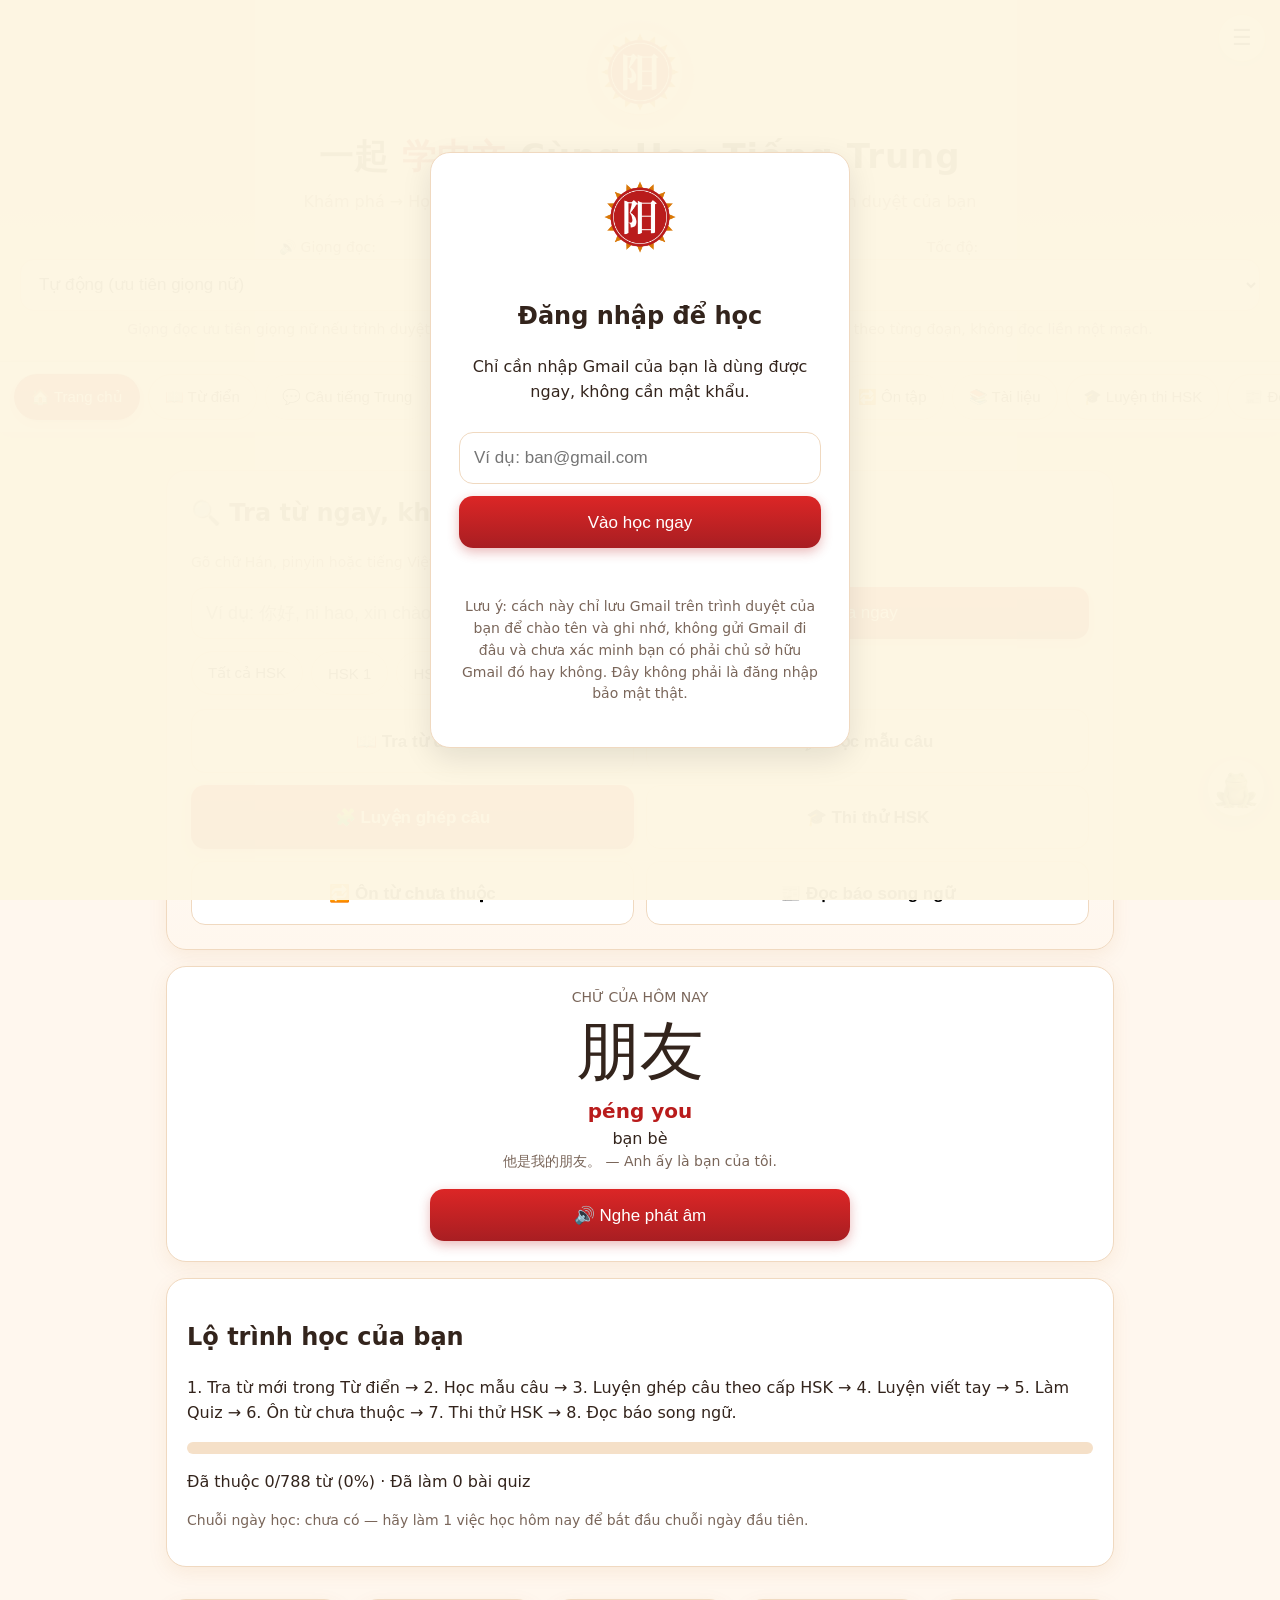
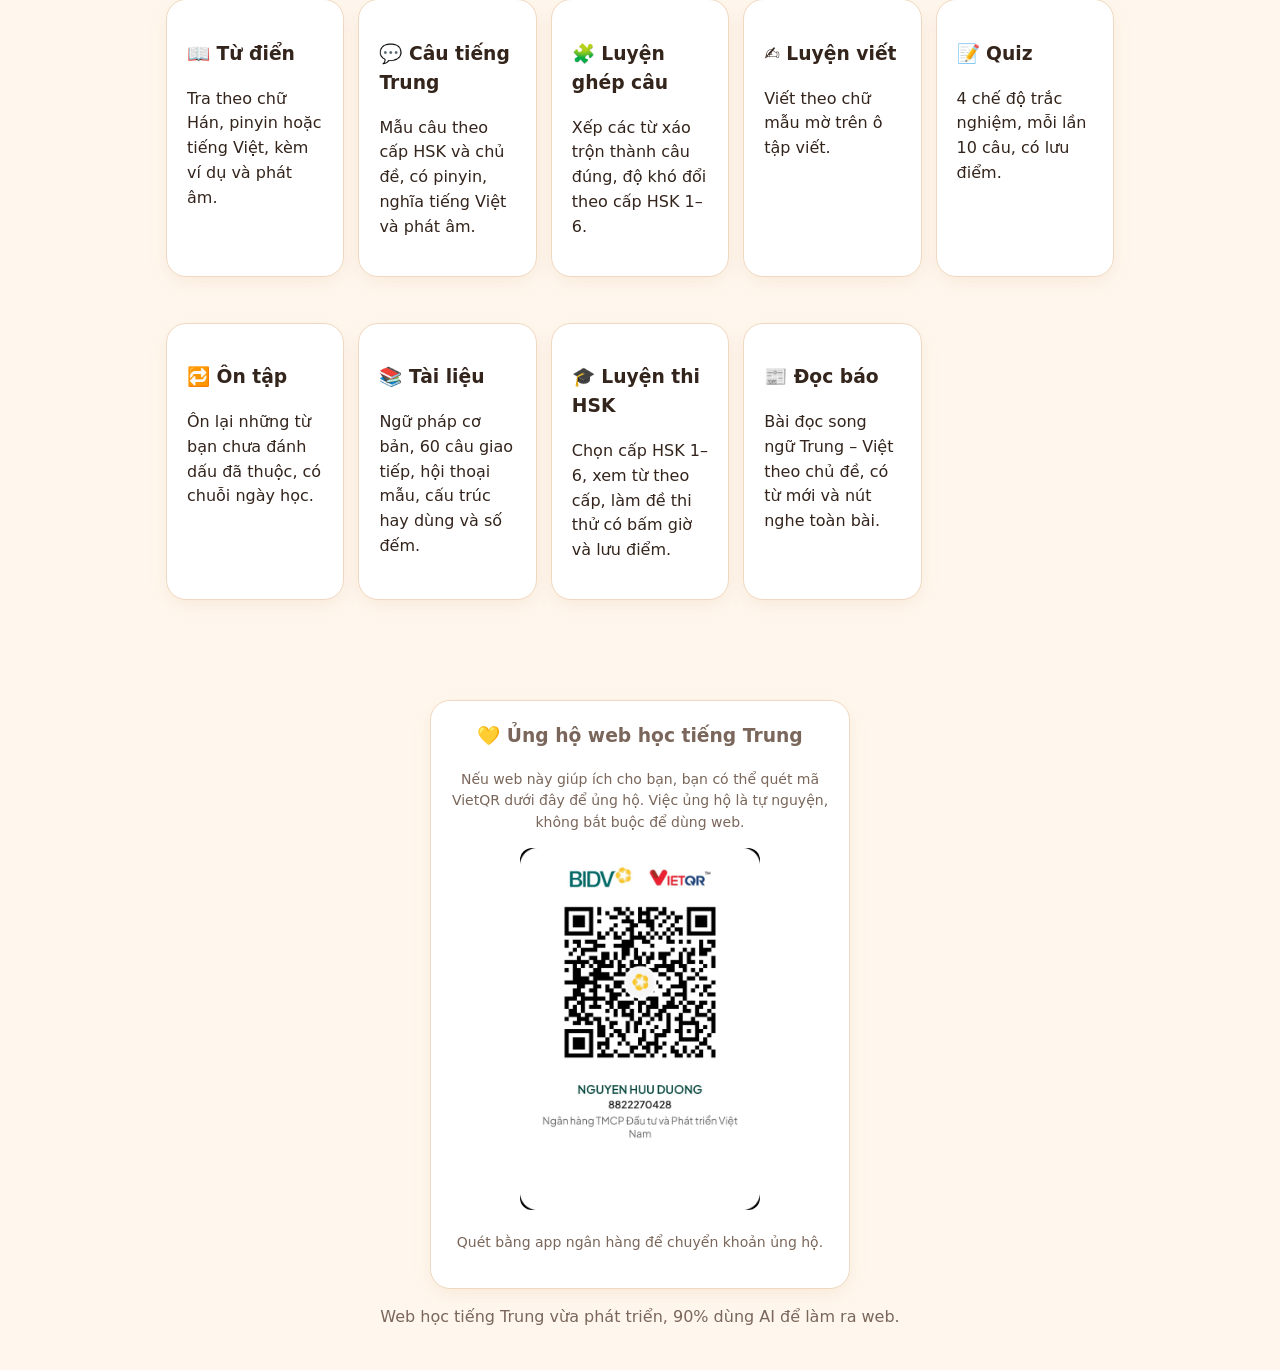
==== commit d52e47f8: "Add files via upload" ====
--- a/index.html
+++ b/index.html
@@ -28,6 +28,21 @@
   <div id="userBar" class="user-bar" hidden>
     <span id="userGreeting"></span>
   </div>
+  <div class="row" style="justify-content:center;margin-top:10px">
+    <label class="small">🔊 Giọng đọc:
+      <select id="voiceSelect"><option value="auto">Tự động (ưu tiên giọng nữ)</option></select>
+    </label>
+    <label class="small">Tốc độ:
+      <select id="rateSelect">
+        <option value="0.5">0.5× (rất chậm)</option>
+        <option value="0.75">0.75× (chậm)</option>
+        <option value="1" selected>1× (bình thường)</option>
+        <option value="1.25">1.25× (nhanh)</option>
+        <option value="1.5">1.5× (rất nhanh)</option>
+      </select>
+    </label>
+  </div>
+  <p class="small" style="text-align:center">Giọng đọc ưu tiên giọng nữ nếu trình duyệt của bạn có sẵn; nghe bài đọc sẽ ngắt nghỉ theo dấu câu và theo từng đoạn, không đọc liền một mạch.</p>
 </header>
 
 <!-- Màn hình đăng nhập đơn giản: chỉ cần Gmail, không cần mật khẩu -->
@@ -346,7 +361,7 @@
       <p><b>Ngày tháng:</b> 年 năm, 月 tháng, 日 / 号 ngày. Ví dụ: 2026年11月1日 = ngày 1 tháng 11 năm 2026.</p>
       <p><b>Thứ:</b> 星期一 thứ 2, 星期二 thứ 3, 星期三 thứ 4, 星期四 thứ 5, 星期五 thứ 6, 星期六 thứ 7, 星期天 / 星期日 chủ nhật.</p>
       <p><b>Buổi:</b> 早上 buổi sáng, 中午 buổi trưa, 下午 buổi chiều, 晚上 buổi tối.</p>
-      <p class="small">Mẹo học: mỗi ngày học 10 từ mới trong Từ điển, học mẫu câu trong tab Câu tiếng Trung, rồi luyện ghép câu theo cấp HSK. Tài liệu này dùng chung với 638 từ trong Từ điển của web.</p>
+      <p class="small">Mẹo học: mỗi ngày học 10 từ mới trong Từ điển, học mẫu câu trong tab Câu tiếng Trung, rồi luyện ghép câu theo cấp HSK. Tài liệu này dùng chung với 788 từ trong Từ điển của web.</p>
     </div>
   </section>
 
@@ -422,11 +437,11 @@
   <section id="tab-news">
     <h2>📰 Đọc báo</h2>
     <div class="card">
-      <p class="small">Các bài dưới đây là <b>bài luyện đọc tự viết theo chủ đề tin tức</b>, không phải bài báo thật lấy từ một tờ báo nào, nên không ghi tên báo hay ngày đăng thật. Mỗi bài có bản tiếng Trung, bản dịch tiếng Việt, từ mới và nút nghe toàn bài.</p>
-      <p class="small">Cách học: đọc bản tiếng Trung trước, đoán nghĩa, bấm “Hiện bản dịch” để đối chiếu, rồi bấm vào từ mới để xem lại trong Từ điển. Cần dịch câu khác, bấm ảnh ếch xanh ở góc phải dưới.</p>
+      <p class="small">Các bài dưới đây là <b>bài luyện đọc tự viết, văn ngắn và thơ cổ đã hết bản quyền</b>, không phải bài báo thật lấy từ một tờ báo nào, nên không ghi tên báo hay ngày đăng thật. Mỗi bài có bản tiếng Trung, bản dịch tiếng Việt, từ mới và nút nghe toàn bài.</p>
+      <p class="small">Cách học: đọc bản tiếng Trung trước, đoán nghĩa, bấm “Hiện bản dịch + pinyin” để đối chiếu cả pinyin và nghĩa, rồi bấm vào từ mới để xem lại trong Từ điển. Cần dịch câu khác, bấm ảnh ếch xanh ở góc phải dưới.</p>
       <div class="row">
-        <select id="newsTopic"><option value="all">Tất cả chủ đề</option><option>Sức khỏe</option><option>Giao thông</option><option>Môi trường</option><option>Công nghệ</option><option>Giáo dục</option><option>Văn hóa</option><option>Du lịch</option><option>Kinh tế</option><option>Ẩm thực</option><option>Thể thao</option><option>Xã hội</option><option>Mua sắm</option><option>Đời sống</option></select>
-        <select id="newsHsk"><option value="0">Tất cả cấp HSK</option><option value="2">HSK 2</option><option value="3">HSK 3</option><option value="4">HSK 4</option></select>
+        <select id="newsTopic"><option value="all">Tất cả chủ đề</option><option>Sức khỏe</option><option>Giao thông</option><option>Môi trường</option><option>Công nghệ</option><option>Giáo dục</option><option>Văn hóa</option><option>Du lịch</option><option>Kinh tế</option><option>Ẩm thực</option><option>Thể thao</option><option>Xã hội</option><option>Mua sắm</option><option>Đời sống</option><option>Thơ cổ</option><option>Trích dẫn sách</option><option>Gia đình</option><option>Học tập</option><option>Công việc</option></select>
+        <select id="newsHsk"><option value="0">Tất cả cấp HSK</option><option value="2">HSK 2</option><option value="3">HSK 3</option><option value="4">HSK 4</option><option value="5">HSK 5</option></select>
       </div>
       <div id="newsList" class="grid" style="margin-top:16px"></div>
       <div id="newsDetail" style="margin-top:16px"></div>
@@ -468,14 +483,18 @@
 <script src="hsk3v29.js"></script>
 <script src="wordsv33.js"></script>
 <script src="wordsv34.js"></script>
+<script src="wordsv35.js"></script>
 <script src="mock_exams.js"></script>
 <script src="mockv34.js"></script>
 <script src="sentences.js"></script>
 <script src="sentences2.js"></script>
 <script src="sentences3.js"></script>
 <script src="sentences4.js"></script>
+<script src="sentences5.js"></script>
 <script src="news.js"></script>
 <script src="news2.js"></script>
+<script src="news3.js"></script>
+<script src="newsPinyin.js"></script>
 <script src="app.js"></script>
 </body>
 </html>
